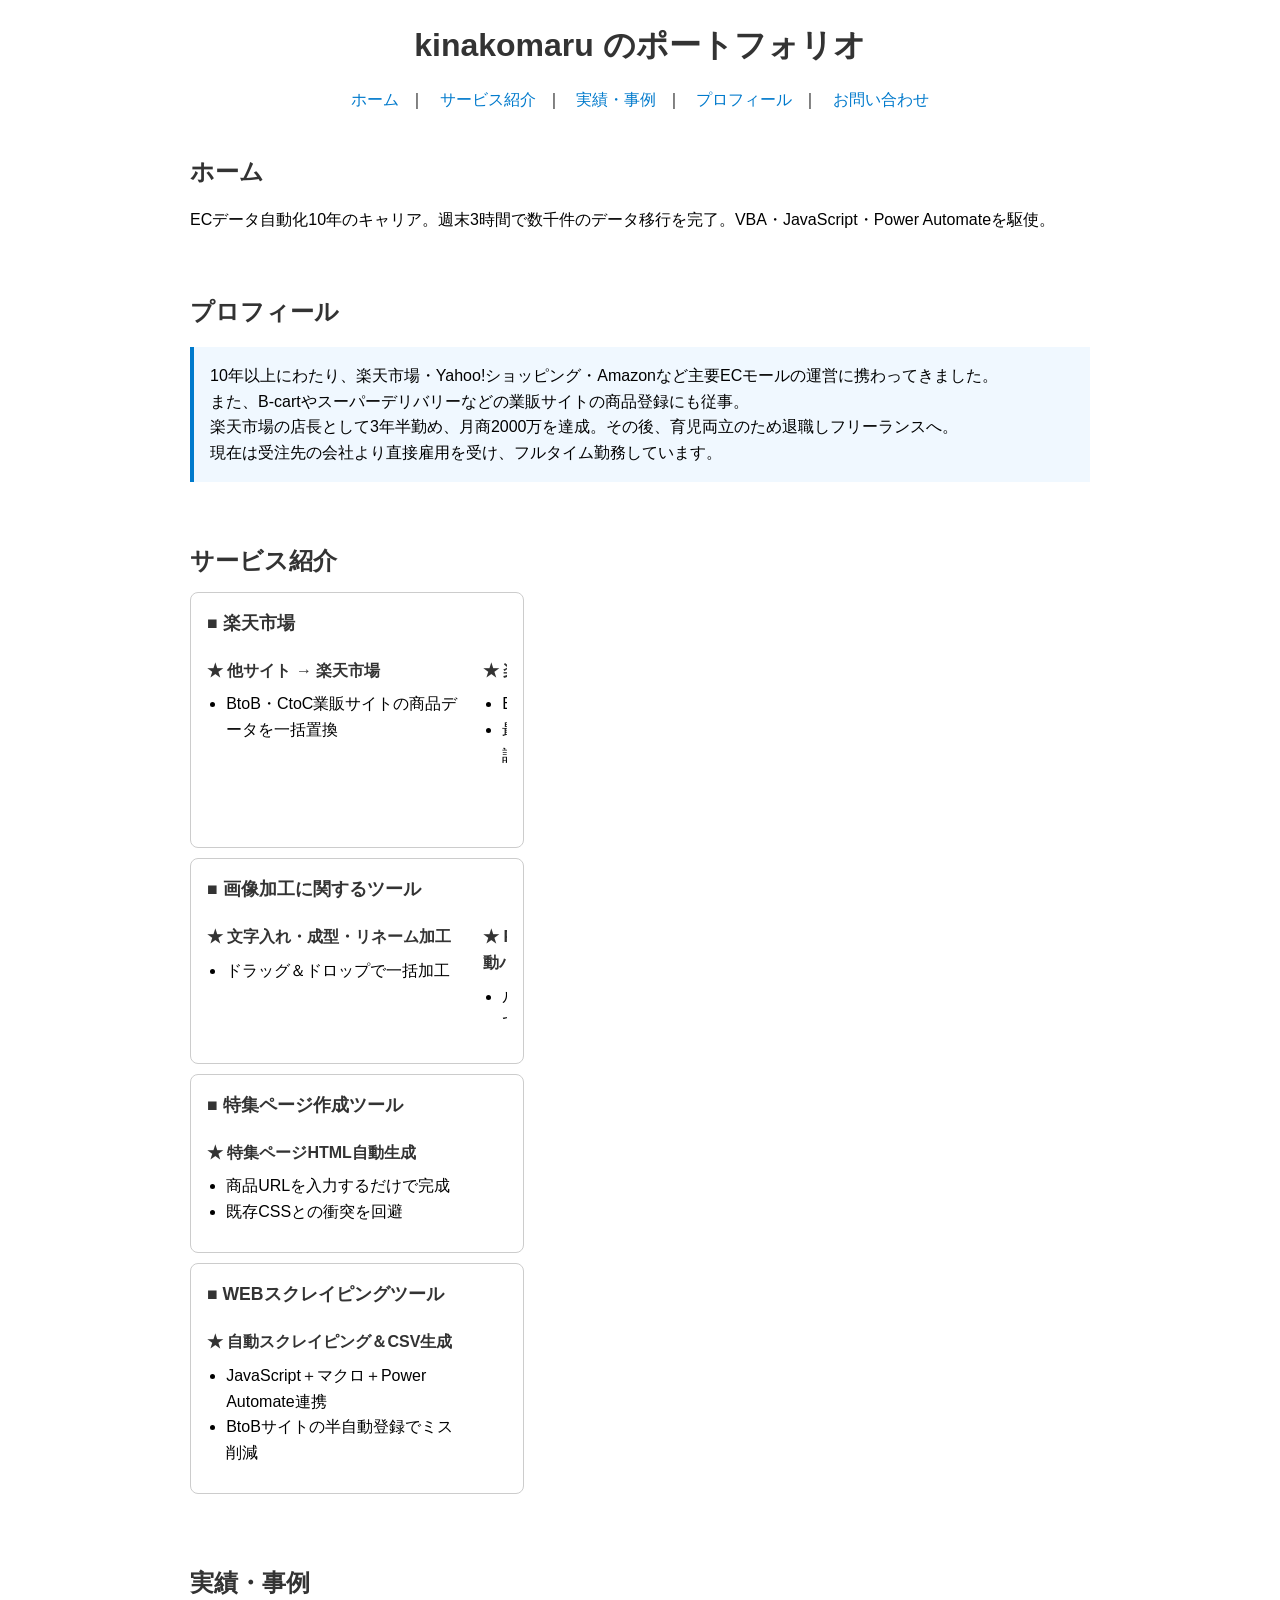
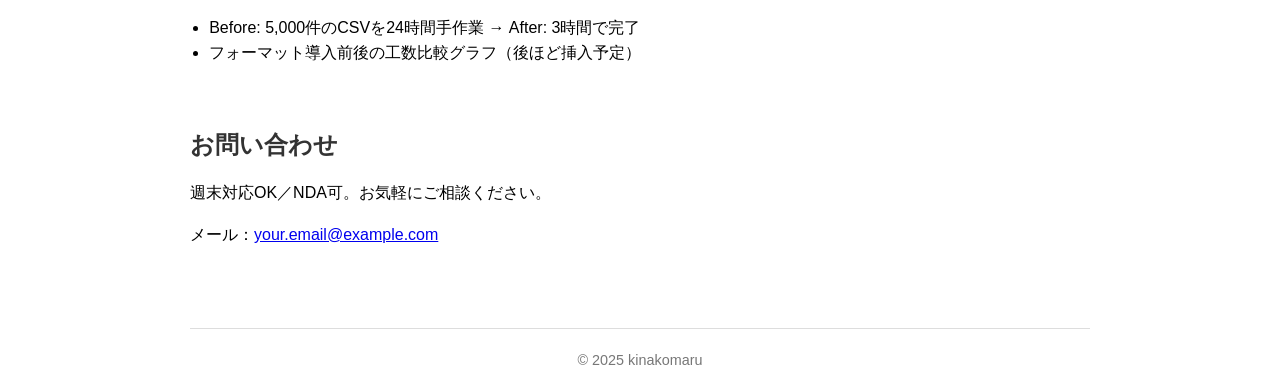
==== index.html @ 61a52448 "Update index.html" ====
<!DOCTYPE html>
<html lang="ja">

<head>
    <meta charset="UTF-8">
    <title>kinakomaru のポートフォリオ</title>
    <style>
        body {
            font-family: sans-serif;
            max-width: 900px;
            margin: 0 auto;
            padding: 20px;
            line-height: 1.6;
        }

        header {
            text-align: center;
            margin-bottom: 40px;
        }

        nav a {
            margin: 0 10px;
            text-decoration: none;
            color: #007acc;
        }

        section {
            margin-bottom: 60px;
        }

        h1,
        h2,
        h3,
        h4 {
            color: #333;
            margin: 0 0 .5em;
        }

        ul {
            padding-left: 1.2em;
            margin: 0;
        }

        footer {
            text-align: center;
            font-size: 0.9em;
            color: #777;
            margin-top: 80px;
            border-top: 1px solid #ddd;
            padding-top: 20px;
        }

        /* プロフィール */
        #profile p {
            background: #f0f8ff;
            padding: 16px;
            border-left: 4px solid #007acc;
        }

        /* サービス紹介カルーセル全体 */
        .service-carousel {
            display: flex;
            gap: 20px;
            overflow-x: auto;
            scroll-snap-type: x mandatory;
            padding-bottom: 10px;
        }

        /* 各大ブロック */
        .service-card {
            flex: 0 0 300px;
            border: 1px solid #ccc;
            border-radius: 8px;
            padding: 16px;
            background: #fff;
            scroll-snap-align: start;
        }

        .service-card h3 {
            margin-top: 0;
            font-size: 1.1em;
        }

        /* 見出し3群を横スクロール */
        .horiz-scroll {
            display: flex;
            gap: 16px;
            overflow-x: auto;
            scroll-snap-type: x mandatory;
            padding: 12px 0;
        }

        .horiz-scroll .item {
            flex: 0 0 260px;
            scroll-snap-align: start;
        }

        .horiz-scroll h4 {
            margin: 0 0 8px;
            font-size: 1em;
        }

        .horiz-scroll ul {
            padding-left: 1.2em;
            margin: 0;
        }

        /* スクロールバー見た目調整 */
        .horiz-scroll::-webkit-scrollbar {
            height: 6px;
        }

        .horiz-scroll::-webkit-scrollbar-thumb {
            background: rgba(0, 124, 204, 0.5);
            border-radius: 3px;
        }

    </style>
</head>

<body>

    <header>
        <h1>kinakomaru のポートフォリオ</h1>
        <nav>
            <a href="#home">ホーム</a>｜
            <a href="#services">サービス紹介</a>｜
            <a href="#examples">実績・事例</a>｜
            <a href="#profile">プロフィール</a>｜
            <a href="#contact">お問い合わせ</a>
        </nav>
    </header>

    <!-- 1. ホーム -->
    <section id="home">
        <h2>ホーム</h2>
        <p>ECデータ自動化10年のキャリア。週末3時間で数千件のデータ移行を完了。VBA・JavaScript・Power Automateを駆使。</p>
    </section>

    <!-- 2. プロフィール -->
    <section id="profile">
        <h2>プロフィール</h2>
        <p>
            10年以上にわたり、楽天市場・Yahoo!ショッピング・Amazonなど主要ECモールの運営に携わってきました。<br>
            また、B-cartやスーパーデリバリーなどの業販サイトの商品登録にも従事。<br>
            楽天市場の店長として3年半勤め、月商2000万を達成。その後、育児両立のため退職しフリーランスへ。<br>
            現在は受注先の会社より直接雇用を受け、フルタイム勤務しています。
        </p>
    </section>

    <!-- 3. サービス紹介 -->
    <section id="services">
        <h2>サービス紹介</h2>
        <div class="service-carousel">

            <!-- ■ 楽天市場 -->
            <div class="service-card">
                <h3>■ 楽天市場</h3>
                <div class="horiz-scroll">
                    <div class="item">
                        <h4>★ 他サイト → 楽天市場</h4>
                        <ul>
                            <li>BtoB・CtoC業販サイトの商品データを一括置換</li>
                        </ul>
                    </div>
                    <div class="item">
                        <h4>★ 楽天 → Yahoo! ショッピング</h4>
                        <ul>
                            <li>Excelフォーマットで一括変換</li>
                            <li>最終的に目視で商品名・説明文を調整</li>
                        </ul>
                    </div>
                    <div class="item">
                        <h4>★ 楽天市場に関するツール</h4>
                        <ul>
                            <li>在庫一括更新フォーマット（SKU倉庫対応）</li>
                            <li>スーパーセール申請用コピー生成</li>
                            <li>価格調査フォーマット（API連携）</li>
                        </ul>
                    </div>
                    <div class="item">
                        <h4>★ 楽天・Yahoo!販促業務</h4>
                        <ul>
                            <li>サイト更新・特集ページ作成</li>
                            <li>レスポンシブメルマガ作成</li>
                            <li>バナー設置・撤去／CSV登録／SEO調査／LINE配信</li>
                        </ul>
                    </div>
                </div>
            </div>
        </div>

        <!-- ■ 画像加工に関するツール -->
        <div class="service-carousel">
            <div class="service-card">
                <h3>■ 画像加工に関するツール</h3>
                <div class="horiz-scroll">
                    <div class="item">
                        <h4>★ 文字入れ・成型・リネーム加工</h4>
                        <ul>
                            <li>ドラッグ＆ドロップで一括加工</li>
                        </ul>
                    </div>
                    <div class="item">
                        <h4>★ Photoshop／Affinity Photo 自動バッチ</h4>
                        <ul>
                            <li>ルーティンバナーをワンクリックで更新</li>
                        </ul>
                    </div>
                    <div class="item">
                        <h4>★ 簡易補正・文字入れ・バナー作成</h4>
                        <ul>
                            <li>日付変更・ポイント倍率も即対応</li>
                        </ul>
                    </div>
                </div>
            </div>
        </div>

        <!-- ■ 特集ページ作成ツール -->
        <div class="service-carousel">
            <div class="service-card">
                <h3>■ 特集ページ作成ツール</h3>
                <div class="horiz-scroll">
                    <div class="item">
                        <h4>★ 特集ページHTML自動生成</h4>
                        <ul>
                            <li>商品URLを入力するだけで完成</li>
                            <li>既存CSSとの衝突を回避</li>
                        </ul>
                    </div>
                </div>
            </div>
        </div>

        <!-- ■ WEBスクレイピングツール -->
        <div class="service-carousel">
            <div class="service-card">
                <h3>■ WEBスクレイピングツール</h3>
                <div class="horiz-scroll">
                    <div class="item">
                        <h4>★ 自動スクレイピング＆CSV生成</h4>
                        <ul>
                            <li>JavaScript＋マクロ＋Power Automate連携</li>
                            <li>BtoBサイトの半自動登録でミス削減</li>
                        </ul>
                    </div>
                </div>
            </div>

        </div>
    </section>

    <!-- 4. 実績・事例 -->
    <section id="examples">
        <h2>実績・事例</h2>
        <ul>
            <li>Before: 5,000件のCSVを24時間手作業 → After: 3時間で完了</li>
            <li>フォーマット導入前後の工数比較グラフ（後ほど挿入予定）</li>
        </ul>
    </section>

    <!-- 5. お問い合わせ -->
    <section id="contact">
        <h2>お問い合わせ</h2>
        <p>週末対応OK／NDA可。お気軽にご相談ください。</p>
        <p>メール：<a href="mailto:your.email@example.com">your.email@example.com</a></p>
    </section>

    <footer>
        &copy; 2025 kinakomaru
    </footer>

</body>

</html>
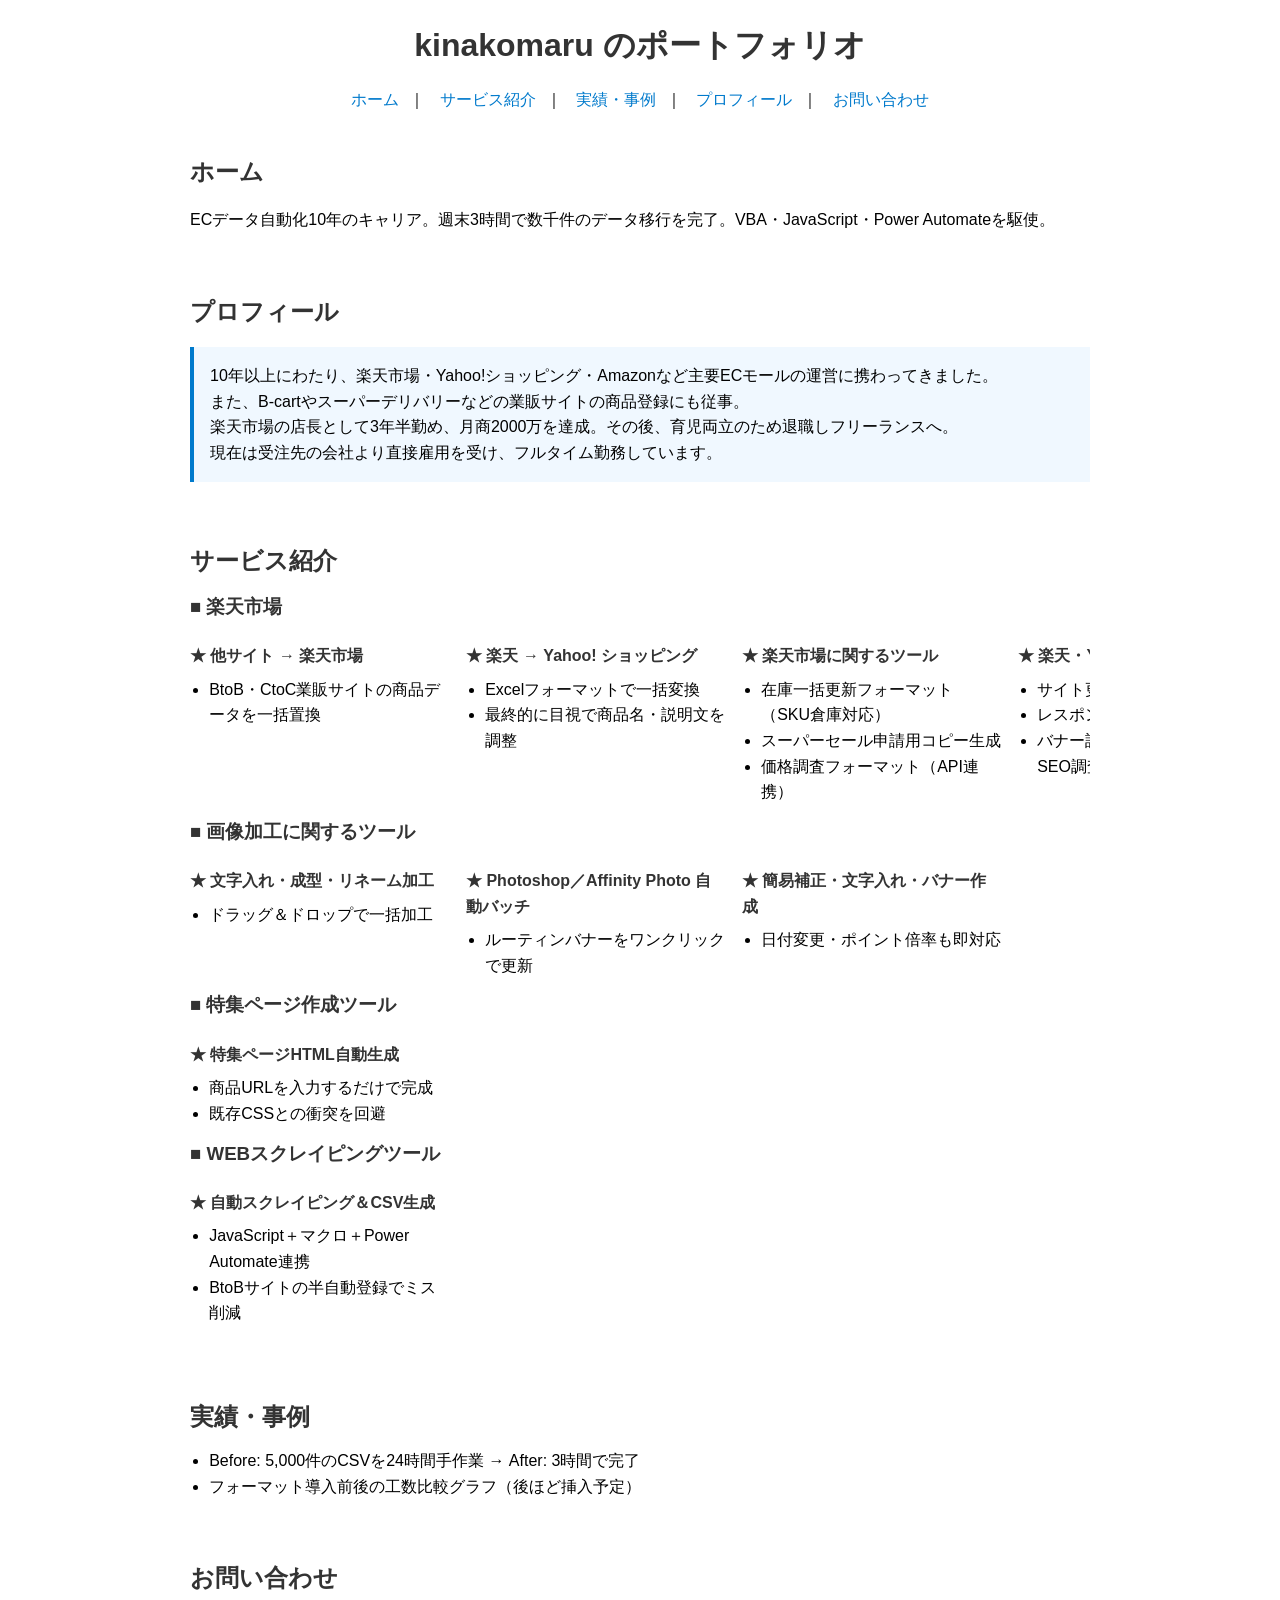
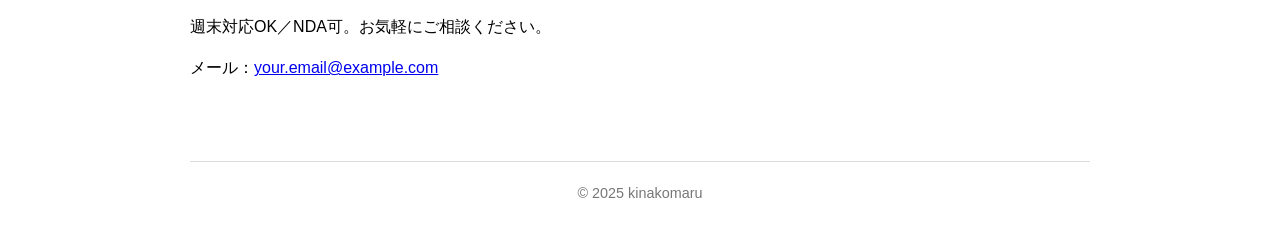
==== commit 02093709: "Update index.html" ====
--- a/index.html
+++ b/index.html
@@ -1,276 +1,216 @@
 <!DOCTYPE html>
 <html lang="ja">
-
 <head>
-    <meta charset="UTF-8">
-    <title>kinakomaru のポートフォリオ</title>
-    <style>
-        body {
-            font-family: sans-serif;
-            max-width: 900px;
-            margin: 0 auto;
-            padding: 20px;
-            line-height: 1.6;
-        }
-
-        header {
-            text-align: center;
-            margin-bottom: 40px;
-        }
-
-        nav a {
-            margin: 0 10px;
-            text-decoration: none;
-            color: #007acc;
-        }
-
-        section {
-            margin-bottom: 60px;
-        }
-
-        h1,
-        h2,
-        h3,
-        h4 {
-            color: #333;
-            margin: 0 0 .5em;
-        }
-
-        ul {
-            padding-left: 1.2em;
-            margin: 0;
-        }
-
-        footer {
-            text-align: center;
-            font-size: 0.9em;
-            color: #777;
-            margin-top: 80px;
-            border-top: 1px solid #ddd;
-            padding-top: 20px;
-        }
-
-        /* プロフィール */
-        #profile p {
-            background: #f0f8ff;
-            padding: 16px;
-            border-left: 4px solid #007acc;
-        }
-
-        /* サービス紹介カルーセル全体 */
-        .service-carousel {
-            display: flex;
-            gap: 20px;
-            overflow-x: auto;
-            scroll-snap-type: x mandatory;
-            padding-bottom: 10px;
-        }
-
-        /* 各大ブロック */
-        .service-card {
-            flex: 0 0 300px;
-            border: 1px solid #ccc;
-            border-radius: 8px;
-            padding: 16px;
-            background: #fff;
-            scroll-snap-align: start;
-        }
-
-        .service-card h3 {
-            margin-top: 0;
-            font-size: 1.1em;
-        }
-
-        /* 見出し3群を横スクロール */
-        .horiz-scroll {
-            display: flex;
-            gap: 16px;
-            overflow-x: auto;
-            scroll-snap-type: x mandatory;
-            padding: 12px 0;
-        }
-
-        .horiz-scroll .item {
-            flex: 0 0 260px;
-            scroll-snap-align: start;
-        }
-
-        .horiz-scroll h4 {
-            margin: 0 0 8px;
-            font-size: 1em;
-        }
-
-        .horiz-scroll ul {
-            padding-left: 1.2em;
-            margin: 0;
-        }
-
-        /* スクロールバー見た目調整 */
-        .horiz-scroll::-webkit-scrollbar {
-            height: 6px;
-        }
-
-        .horiz-scroll::-webkit-scrollbar-thumb {
-            background: rgba(0, 124, 204, 0.5);
-            border-radius: 3px;
-        }
-
-    </style>
+  <meta charset="UTF-8">
+  <title>kinakomaru のポートフォリオ</title>
+  <style>
+    body {
+      font-family: sans-serif;
+      max-width: 900px;
+      margin: 0 auto;
+      padding: 20px;
+      line-height: 1.6;
+    }
+    header {
+      text-align: center;
+      margin-bottom: 40px;
+    }
+    nav a {
+      margin: 0 10px;
+      text-decoration: none;
+      color: #007acc;
+    }
+    section {
+      margin-bottom: 60px;
+    }
+    h1, h2, h3, h4 {
+      color: #333;
+      margin: 0 0 .5em;
+    }
+    ul {
+      padding-left: 1.2em;
+      margin: 0;
+    }
+    footer {
+      text-align: center;
+      font-size: 0.9em;
+      color: #777;
+      margin-top: 80px;
+      border-top: 1px solid #ddd;
+      padding-top: 20px;
+    }
+
+    /* プロフィール */
+    #profile p {
+      background: #f0f8ff;
+      padding: 16px;
+      border-left: 4px solid #007acc;
+    }
+
+    /* サービス紹介カルーセル */
+    .service-carousel {
+      display: flex;
+      gap: 16px;
+      overflow-x: auto;
+      scroll-snap-type: x mandatory;
+      padding: 12px 0;
+    }
+    .service-carousel .item {
+      flex: 0 0 260px;
+      scroll-snap-align: start;
+    }
+    .service-carousel h4 {
+      margin: 0 0 8px;
+      font-size: 1em;
+    }
+    .service-carousel ul {
+      padding-left: 1.2em;
+      margin: 0;
+    }
+    .service-carousel::-webkit-scrollbar {
+      height: 6px;
+    }
+    .service-carousel::-webkit-scrollbar-thumb {
+      background: rgba(0,124,204,0.5);
+      border-radius: 3px;
+    }
+  </style>
 </head>
-
 <body>
 
-    <header>
-        <h1>kinakomaru のポートフォリオ</h1>
-        <nav>
-            <a href="#home">ホーム</a>｜
-            <a href="#services">サービス紹介</a>｜
-            <a href="#examples">実績・事例</a>｜
-            <a href="#profile">プロフィール</a>｜
-            <a href="#contact">お問い合わせ</a>
-        </nav>
-    </header>
-
-    <!-- 1. ホーム -->
-    <section id="home">
-        <h2>ホーム</h2>
-        <p>ECデータ自動化10年のキャリア。週末3時間で数千件のデータ移行を完了。VBA・JavaScript・Power Automateを駆使。</p>
-    </section>
-
-    <!-- 2. プロフィール -->
-    <section id="profile">
-        <h2>プロフィール</h2>
-        <p>
-            10年以上にわたり、楽天市場・Yahoo!ショッピング・Amazonなど主要ECモールの運営に携わってきました。<br>
-            また、B-cartやスーパーデリバリーなどの業販サイトの商品登録にも従事。<br>
-            楽天市場の店長として3年半勤め、月商2000万を達成。その後、育児両立のため退職しフリーランスへ。<br>
-            現在は受注先の会社より直接雇用を受け、フルタイム勤務しています。
-        </p>
-    </section>
-
-    <!-- 3. サービス紹介 -->
-    <section id="services">
-        <h2>サービス紹介</h2>
-        <div class="service-carousel">
-
-            <!-- ■ 楽天市場 -->
-            <div class="service-card">
-                <h3>■ 楽天市場</h3>
-                <div class="horiz-scroll">
-                    <div class="item">
-                        <h4>★ 他サイト → 楽天市場</h4>
-                        <ul>
-                            <li>BtoB・CtoC業販サイトの商品データを一括置換</li>
-                        </ul>
-                    </div>
-                    <div class="item">
-                        <h4>★ 楽天 → Yahoo! ショッピング</h4>
-                        <ul>
-                            <li>Excelフォーマットで一括変換</li>
-                            <li>最終的に目視で商品名・説明文を調整</li>
-                        </ul>
-                    </div>
-                    <div class="item">
-                        <h4>★ 楽天市場に関するツール</h4>
-                        <ul>
-                            <li>在庫一括更新フォーマット（SKU倉庫対応）</li>
-                            <li>スーパーセール申請用コピー生成</li>
-                            <li>価格調査フォーマット（API連携）</li>
-                        </ul>
-                    </div>
-                    <div class="item">
-                        <h4>★ 楽天・Yahoo!販促業務</h4>
-                        <ul>
-                            <li>サイト更新・特集ページ作成</li>
-                            <li>レスポンシブメルマガ作成</li>
-                            <li>バナー設置・撤去／CSV登録／SEO調査／LINE配信</li>
-                        </ul>
-                    </div>
-                </div>
-            </div>
-        </div>
-
-        <!-- ■ 画像加工に関するツール -->
-        <div class="service-carousel">
-            <div class="service-card">
-                <h3>■ 画像加工に関するツール</h3>
-                <div class="horiz-scroll">
-                    <div class="item">
-                        <h4>★ 文字入れ・成型・リネーム加工</h4>
-                        <ul>
-                            <li>ドラッグ＆ドロップで一括加工</li>
-                        </ul>
-                    </div>
-                    <div class="item">
-                        <h4>★ Photoshop／Affinity Photo 自動バッチ</h4>
-                        <ul>
-                            <li>ルーティンバナーをワンクリックで更新</li>
-                        </ul>
-                    </div>
-                    <div class="item">
-                        <h4>★ 簡易補正・文字入れ・バナー作成</h4>
-                        <ul>
-                            <li>日付変更・ポイント倍率も即対応</li>
-                        </ul>
-                    </div>
-                </div>
-            </div>
-        </div>
-
-        <!-- ■ 特集ページ作成ツール -->
-        <div class="service-carousel">
-            <div class="service-card">
-                <h3>■ 特集ページ作成ツール</h3>
-                <div class="horiz-scroll">
-                    <div class="item">
-                        <h4>★ 特集ページHTML自動生成</h4>
-                        <ul>
-                            <li>商品URLを入力するだけで完成</li>
-                            <li>既存CSSとの衝突を回避</li>
-                        </ul>
-                    </div>
-                </div>
-            </div>
-        </div>
-
-        <!-- ■ WEBスクレイピングツール -->
-        <div class="service-carousel">
-            <div class="service-card">
-                <h3>■ WEBスクレイピングツール</h3>
-                <div class="horiz-scroll">
-                    <div class="item">
-                        <h4>★ 自動スクレイピング＆CSV生成</h4>
-                        <ul>
-                            <li>JavaScript＋マクロ＋Power Automate連携</li>
-                            <li>BtoBサイトの半自動登録でミス削減</li>
-                        </ul>
-                    </div>
-                </div>
-            </div>
-
-        </div>
-    </section>
-
-    <!-- 4. 実績・事例 -->
-    <section id="examples">
-        <h2>実績・事例</h2>
-        <ul>
-            <li>Before: 5,000件のCSVを24時間手作業 → After: 3時間で完了</li>
-            <li>フォーマット導入前後の工数比較グラフ（後ほど挿入予定）</li>
-        </ul>
-    </section>
-
-    <!-- 5. お問い合わせ -->
-    <section id="contact">
-        <h2>お問い合わせ</h2>
-        <p>週末対応OK／NDA可。お気軽にご相談ください。</p>
-        <p>メール：<a href="mailto:your.email@example.com">your.email@example.com</a></p>
-    </section>
-
-    <footer>
-        &copy; 2025 kinakomaru
-    </footer>
+  <header>
+    <h1>kinakomaru のポートフォリオ</h1>
+    <nav>
+      <a href="#home">ホーム</a>｜
+      <a href="#services">サービス紹介</a>｜
+      <a href="#examples">実績・事例</a>｜
+      <a href="#profile">プロフィール</a>｜
+      <a href="#contact">お問い合わせ</a>
+    </nav>
+  </header>
+
+  <!-- 1. ホーム -->
+  <section id="home">
+    <h2>ホーム</h2>
+    <p>ECデータ自動化10年のキャリア。週末3時間で数千件のデータ移行を完了。VBA・JavaScript・Power Automateを駆使。</p>
+  </section>
+
+  <!-- 2. プロフィール -->
+  <section id="profile">
+    <h2>プロフィール</h2>
+    <p>
+      10年以上にわたり、楽天市場・Yahoo!ショッピング・Amazonなど主要ECモールの運営に携わってきました。<br>
+      また、B-cartやスーパーデリバリーなどの業販サイトの商品登録にも従事。<br>
+      楽天市場の店長として3年半勤め、月商2000万を達成。その後、育児両立のため退職しフリーランスへ。<br>
+      現在は受注先の会社より直接雇用を受け、フルタイム勤務しています。
+    </p>
+  </section>
+
+  <!-- 3. サービス紹介 -->
+  <section id="services">
+    <h2>サービス紹介</h2>
+
+    <!-- 楽天市場 -->
+    <h3>■ 楽天市場</h3>
+    <div class="service-carousel">
+      <div class="item">
+        <h4>★ 他サイト → 楽天市場</h4>
+        <ul>
+          <li>BtoB・CtoC業販サイトの商品データを一括置換</li>
+        </ul>
+      </div>
+      <div class="item">
+        <h4>★ 楽天 → Yahoo! ショッピング</h4>
+        <ul>
+          <li>Excelフォーマットで一括変換</li>
+          <li>最終的に目視で商品名・説明文を調整</li>
+        </ul>
+      </div>
+      <div class="item">
+        <h4>★ 楽天市場に関するツール</h4>
+        <ul>
+          <li>在庫一括更新フォーマット（SKU倉庫対応）</li>
+          <li>スーパーセール申請用コピー生成</li>
+          <li>価格調査フォーマット（API連携）</li>
+        </ul>
+      </div>
+      <div class="item">
+        <h4>★ 楽天・Yahoo!販促業務</h4>
+        <ul>
+          <li>サイト更新・特集ページ作成</li>
+          <li>レスポンシブメルマガ作成</li>
+          <li>バナー設置・撤去／CSV登録／SEO調査／LINE配信</li>
+        </ul>
+      </div>
+    </div>
+
+    <!-- 画像加工ツール -->
+    <h3>■ 画像加工に関するツール</h3>
+    <div class="service-carousel">
+      <div class="item">
+        <h4>★ 文字入れ・成型・リネーム加工</h4>
+        <ul>
+          <li>ドラッグ＆ドロップで一括加工</li>
+        </ul>
+      </div>
+      <div class="item">
+        <h4>★ Photoshop／Affinity Photo 自動バッチ</h4>
+        <ul>
+          <li>ルーティンバナーをワンクリックで更新</li>
+        </ul>
+      </div>
+      <div class="item">
+        <h4>★ 簡易補正・文字入れ・バナー作成</h4>
+        <ul>
+          <li>日付変更・ポイント倍率も即対応</li>
+        </ul>
+      </div>
+    </div>
+
+    <!-- 特集ページ作成 -->
+    <h3>■ 特集ページ作成ツール</h3>
+    <div class="service-carousel">
+      <div class="item">
+        <h4>★ 特集ページHTML自動生成</h4>
+        <ul>
+          <li>商品URLを入力するだけで完成</li>
+          <li>既存CSSとの衝突を回避</li>
+        </ul>
+      </div>
+    </div>
+
+    <!-- WEBスクレイピング -->
+    <h3>■ WEBスクレイピングツール</h3>
+    <div class="service-carousel">
+      <div class="item">
+        <h4>★ 自動スクレイピング＆CSV生成</h4>
+        <ul>
+          <li>JavaScript＋マクロ＋Power Automate連携</li>
+          <li>BtoBサイトの半自動登録でミス削減</li>
+        </ul>
+      </div>
+    </div>
+  </section>
+
+  <!-- 4. 実績・事例 -->
+  <section id="examples">
+    <h2>実績・事例</h2>
+    <ul>
+      <li>Before: 5,000件のCSVを24時間手作業 → After: 3時間で完了</li>
+      <li>フォーマット導入前後の工数比較グラフ（後ほど挿入予定）</li>
+    </ul>
+  </section>
+
+  <!-- 5. お問い合わせ -->
+  <section id="contact">
+    <h2>お問い合わせ</h2>
+    <p>週末対応OK／NDA可。お気軽にご相談ください。</p>
+    <p>メール：<a href="mailto:your.email@example.com">your.email@example.com</a></p>
+  </section>
+
+  <footer>
+    &copy; 2025 kinakomaru
+  </footer>
 
 </body>
-
 </html>
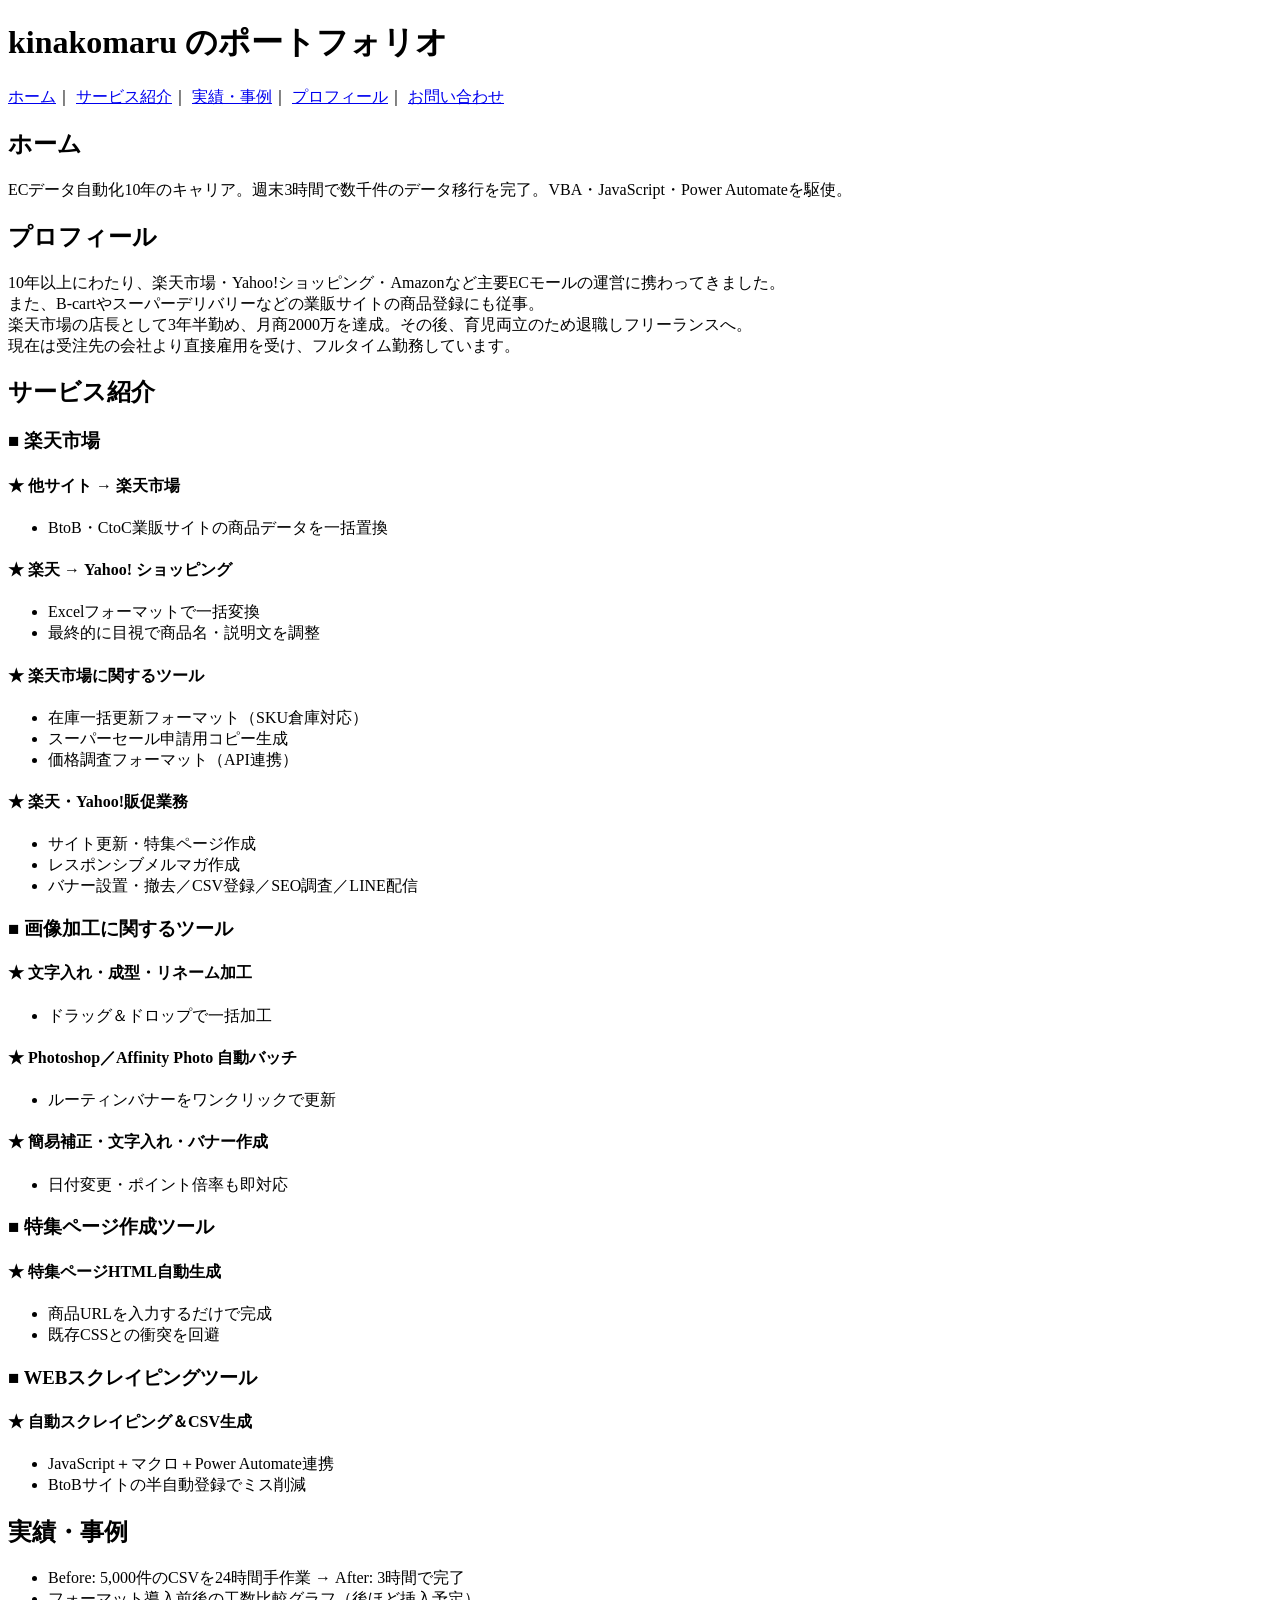
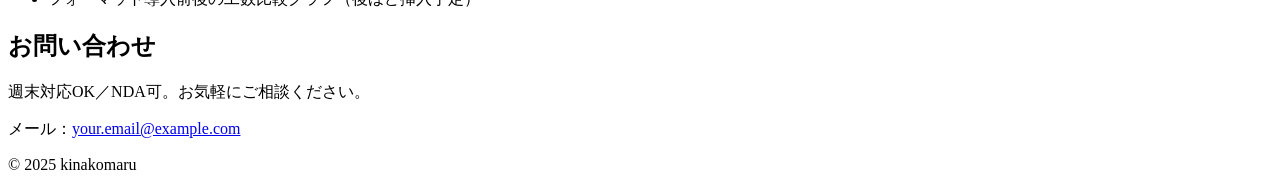
==== commit cb070a67: "Update index.html" ====
--- a/index.html
+++ b/index.html
@@ -3,78 +3,7 @@
 <head>
   <meta charset="UTF-8">
   <title>kinakomaru のポートフォリオ</title>
-  <style>
-    body {
-      font-family: sans-serif;
-      max-width: 900px;
-      margin: 0 auto;
-      padding: 20px;
-      line-height: 1.6;
-    }
-    header {
-      text-align: center;
-      margin-bottom: 40px;
-    }
-    nav a {
-      margin: 0 10px;
-      text-decoration: none;
-      color: #007acc;
-    }
-    section {
-      margin-bottom: 60px;
-    }
-    h1, h2, h3, h4 {
-      color: #333;
-      margin: 0 0 .5em;
-    }
-    ul {
-      padding-left: 1.2em;
-      margin: 0;
-    }
-    footer {
-      text-align: center;
-      font-size: 0.9em;
-      color: #777;
-      margin-top: 80px;
-      border-top: 1px solid #ddd;
-      padding-top: 20px;
-    }
-
-    /* プロフィール */
-    #profile p {
-      background: #f0f8ff;
-      padding: 16px;
-      border-left: 4px solid #007acc;
-    }
-
-    /* サービス紹介カルーセル */
-    .service-carousel {
-      display: flex;
-      gap: 16px;
-      overflow-x: auto;
-      scroll-snap-type: x mandatory;
-      padding: 12px 0;
-    }
-    .service-carousel .item {
-      flex: 0 0 260px;
-      scroll-snap-align: start;
-    }
-    .service-carousel h4 {
-      margin: 0 0 8px;
-      font-size: 1em;
-    }
-    .service-carousel ul {
-      padding-left: 1.2em;
-      margin: 0;
-    }
-    .service-carousel::-webkit-scrollbar {
-      height: 6px;
-    }
-    .service-carousel::-webkit-scrollbar-thumb {
-      background: rgba(0,124,204,0.5);
-      border-radius: 3px;
-    }
-  </style>
+   <link rel="stylesheet" href="css/style.css">
 </head>
 <body>
 
@@ -87,6 +16,7 @@
       <a href="#profile">プロフィール</a>｜
       <a href="#contact">お問い合わせ</a>
     </nav>
+    
   </header>
 
   <!-- 1. ホーム -->
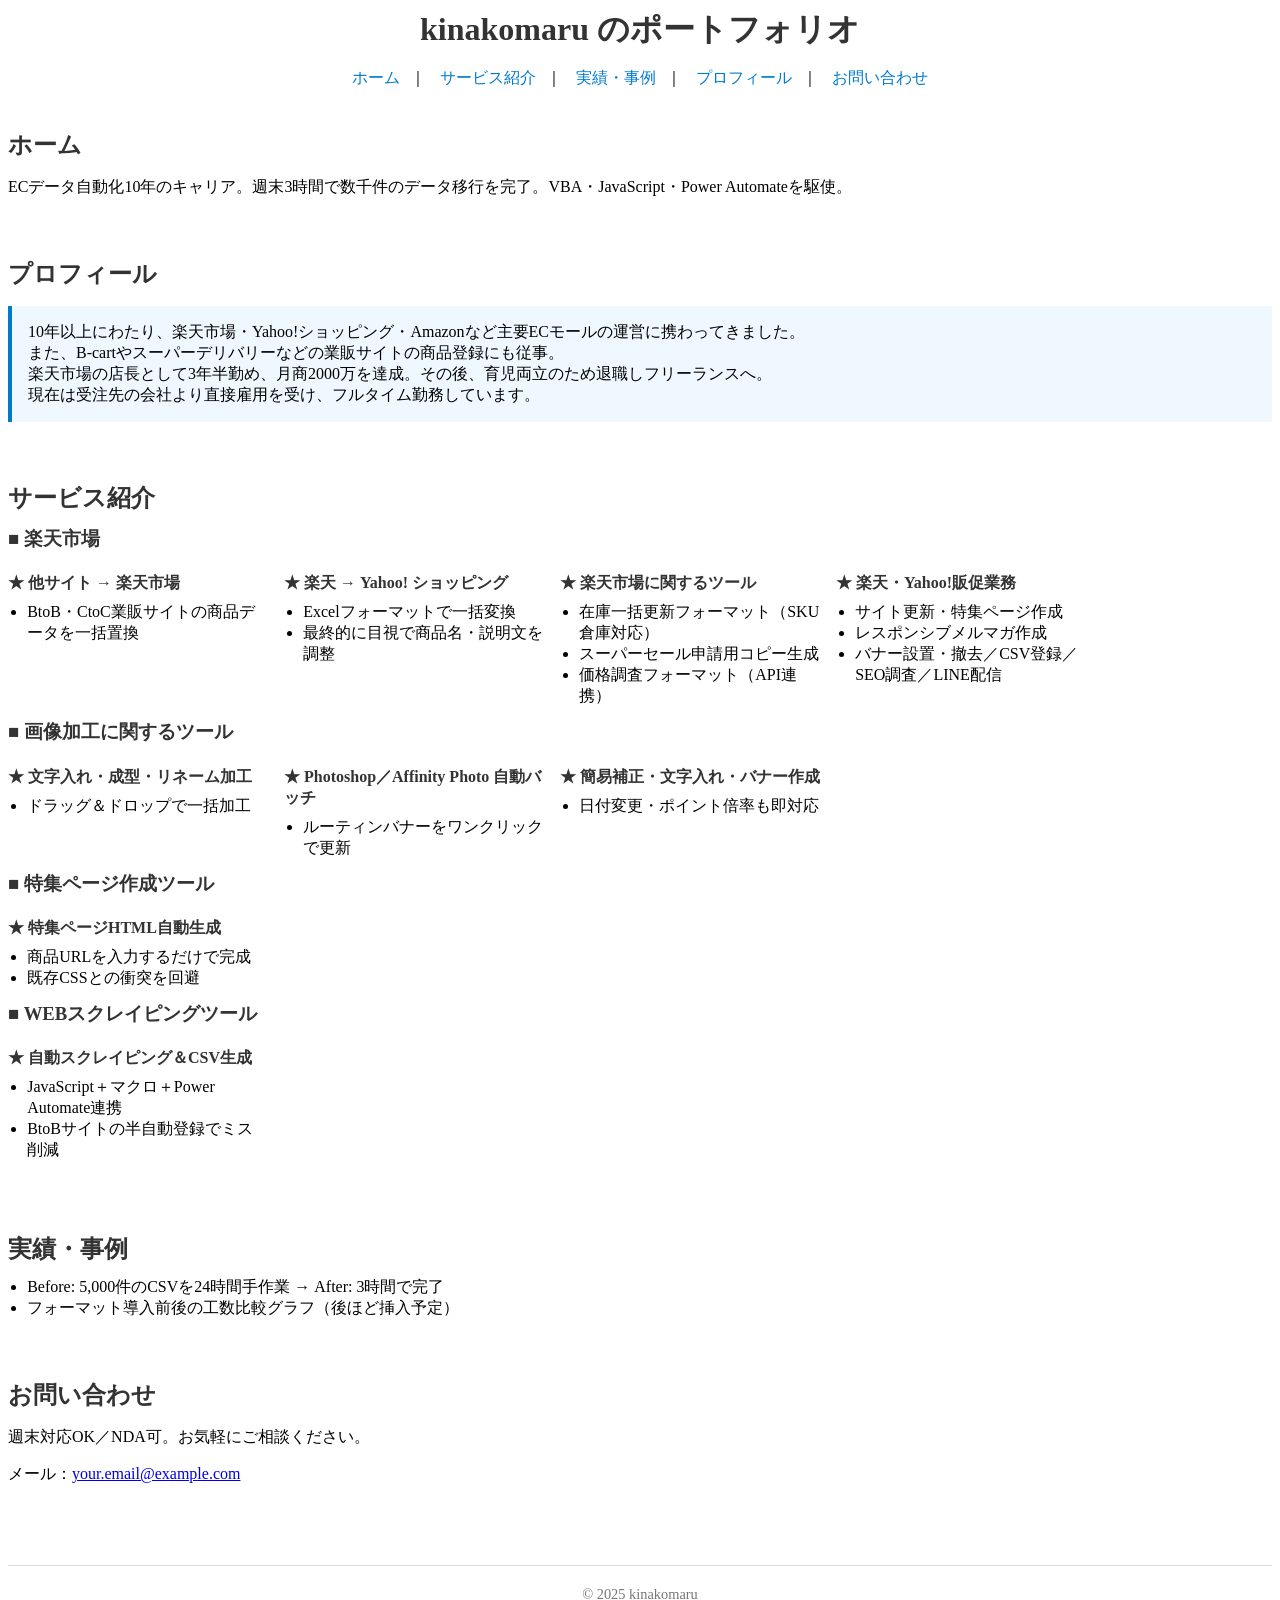
==== commit 68ef8cb9: "Update index.html" ====
--- a/index.html
+++ b/index.html
@@ -3,7 +3,7 @@
 <head>
   <meta charset="UTF-8">
   <title>kinakomaru のポートフォリオ</title>
-   <link rel="stylesheet" href="css/style.css">
+   <link rel="stylesheet" href="style.css">
 </head>
 <body>
 
--- a/style.css
+++ b/style.css
@@ -0,0 +1,72 @@
+ <style>
+    body {
+      font-family: sans-serif;
+      max-width: 900px;
+      margin: 0 auto;
+      padding: 20px;
+      line-height: 1.6;
+    }
+    header {
+      text-align: center;
+      margin-bottom: 40px;
+    }
+    nav a {
+      margin: 0 10px;
+      text-decoration: none;
+      color: #007acc;
+    }
+    section {
+      margin-bottom: 60px;
+    }
+    h1, h2, h3, h4 {
+      color: #333;
+      margin: 0 0 .5em;
+    }
+    ul {
+      padding-left: 1.2em;
+      margin: 0;
+    }
+    footer {
+      text-align: center;
+      font-size: 0.9em;
+      color: #777;
+      margin-top: 80px;
+      border-top: 1px solid #ddd;
+      padding-top: 20px;
+    }
+
+    /* プロフィール */
+    #profile p {
+      background: #f0f8ff;
+      padding: 16px;
+      border-left: 4px solid #007acc;
+    }
+
+    /* サービス紹介カルーセル */
+    .service-carousel {
+      display: flex;
+      gap: 16px;
+      overflow-x: auto;
+      scroll-snap-type: x mandatory;
+      padding: 12px 0;
+    }
+    .service-carousel .item {
+      flex: 0 0 260px;
+      scroll-snap-align: start;
+    }
+    .service-carousel h4 {
+      margin: 0 0 8px;
+      font-size: 1em;
+    }
+    .service-carousel ul {
+      padding-left: 1.2em;
+      margin: 0;
+    }
+    .service-carousel::-webkit-scrollbar {
+      height: 6px;
+    }
+    .service-carousel::-webkit-scrollbar-thumb {
+      background: rgba(0,124,204,0.5);
+      border-radius: 3px;
+    }
+  </style>
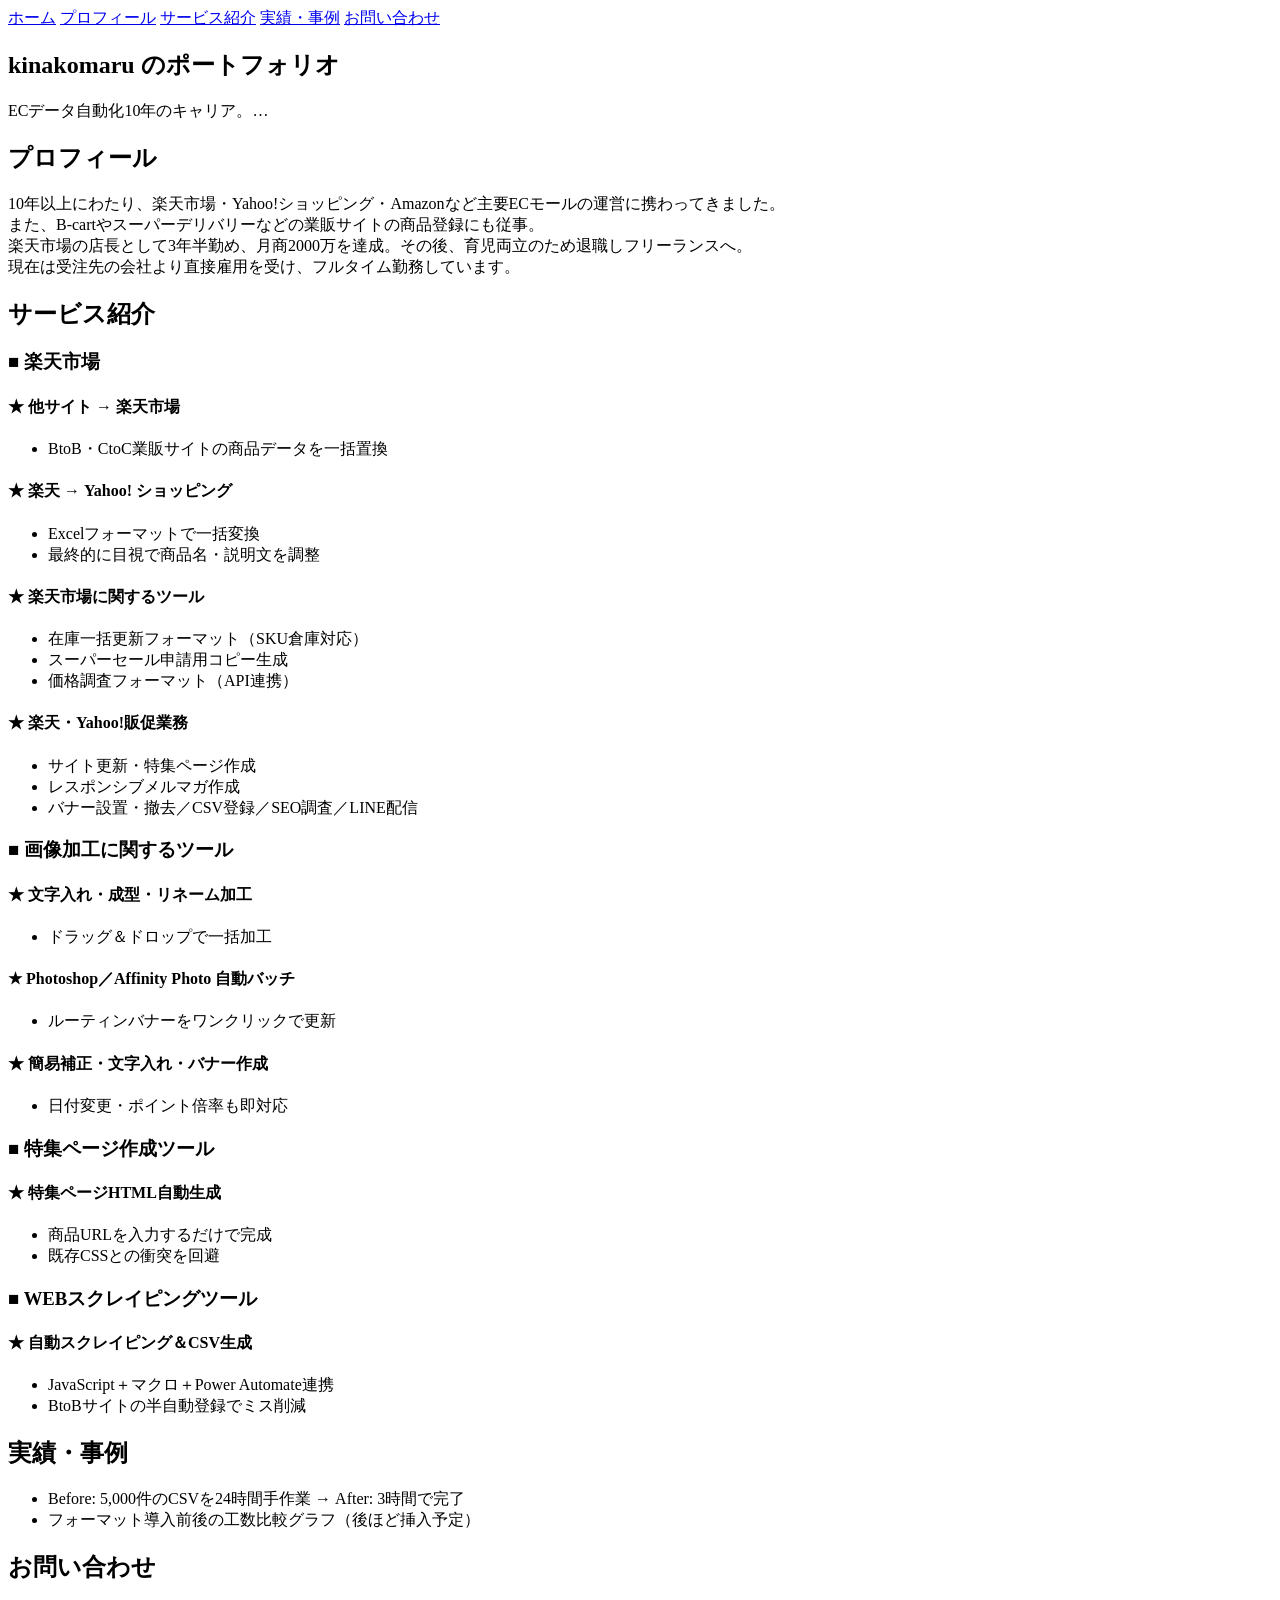
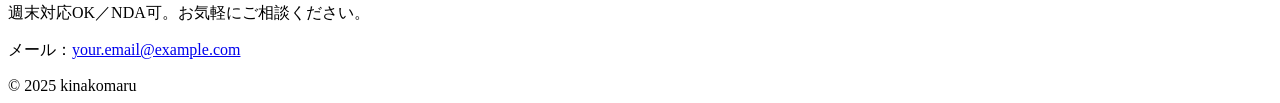
==== commit fa14a1bb: "Update index.html" ====
--- a/index.html
+++ b/index.html
@@ -1,29 +1,19 @@
-<!DOCTYPE html>
-<html lang="ja">
-<head>
-  <meta charset="UTF-8">
-  <title>kinakomaru のポートフォリオ</title>
-   <link rel="stylesheet" href="style.css">
-</head>
 <body>
-
-  <header>
-    <h1>kinakomaru のポートフォリオ</h1>
-    <nav>
-      <a href="#home">ホーム</a>｜
-      <a href="#services">サービス紹介</a>｜
-      <a href="#examples">実績・事例</a>｜
-      <a href="#profile">プロフィール</a>｜
+  <header class="site-header">
+    <nav class="site-nav">
+      <a href="#home">ホーム</a>
+      <a href="#profile">プロフィール</a>
+      <a href="#services">サービス紹介</a>
+      <a href="#examples">実績・事例</a>
       <a href="#contact">お問い合わせ</a>
     </nav>
-    
   </header>
 
-  <!-- 1. ホーム -->
-  <section id="home">
-    <h2>ホーム</h2>
-    <p>ECデータ自動化10年のキャリア。週末3時間で数千件のデータ移行を完了。VBA・JavaScript・Power Automateを駆使。</p>
-  </section>
+  <main class="container">
+    <section id="home">
+      <h1>kinakomaru のポートフォリオ</h1>
+      <p>ECデータ自動化10年のキャリア。…</p>
+    </section>
 
   <!-- 2. プロフィール -->
   <section id="profile">
@@ -42,7 +32,7 @@
 
     <!-- 楽天市場 -->
     <h3>■ 楽天市場</h3>
-    <div class="service-carousel">
+    <div class="horiz-scroll">
       <div class="item">
         <h4>★ 他サイト → 楽天市場</h4>
         <ul>
@@ -76,7 +66,7 @@
 
     <!-- 画像加工ツール -->
     <h3>■ 画像加工に関するツール</h3>
-    <div class="service-carousel">
+    <div class="horiz-scroll">
       <div class="item">
         <h4>★ 文字入れ・成型・リネーム加工</h4>
         <ul>
@@ -99,7 +89,7 @@
 
     <!-- 特集ページ作成 -->
     <h3>■ 特集ページ作成ツール</h3>
-    <div class="service-carousel">
+    <div class="horiz-scroll">
       <div class="item">
         <h4>★ 特集ページHTML自動生成</h4>
         <ul>
@@ -111,7 +101,7 @@
 
     <!-- WEBスクレイピング -->
     <h3>■ WEBスクレイピングツール</h3>
-    <div class="service-carousel">
+    <div class="horiz-scroll">
       <div class="item">
         <h4>★ 自動スクレイピング＆CSV生成</h4>
         <ul>
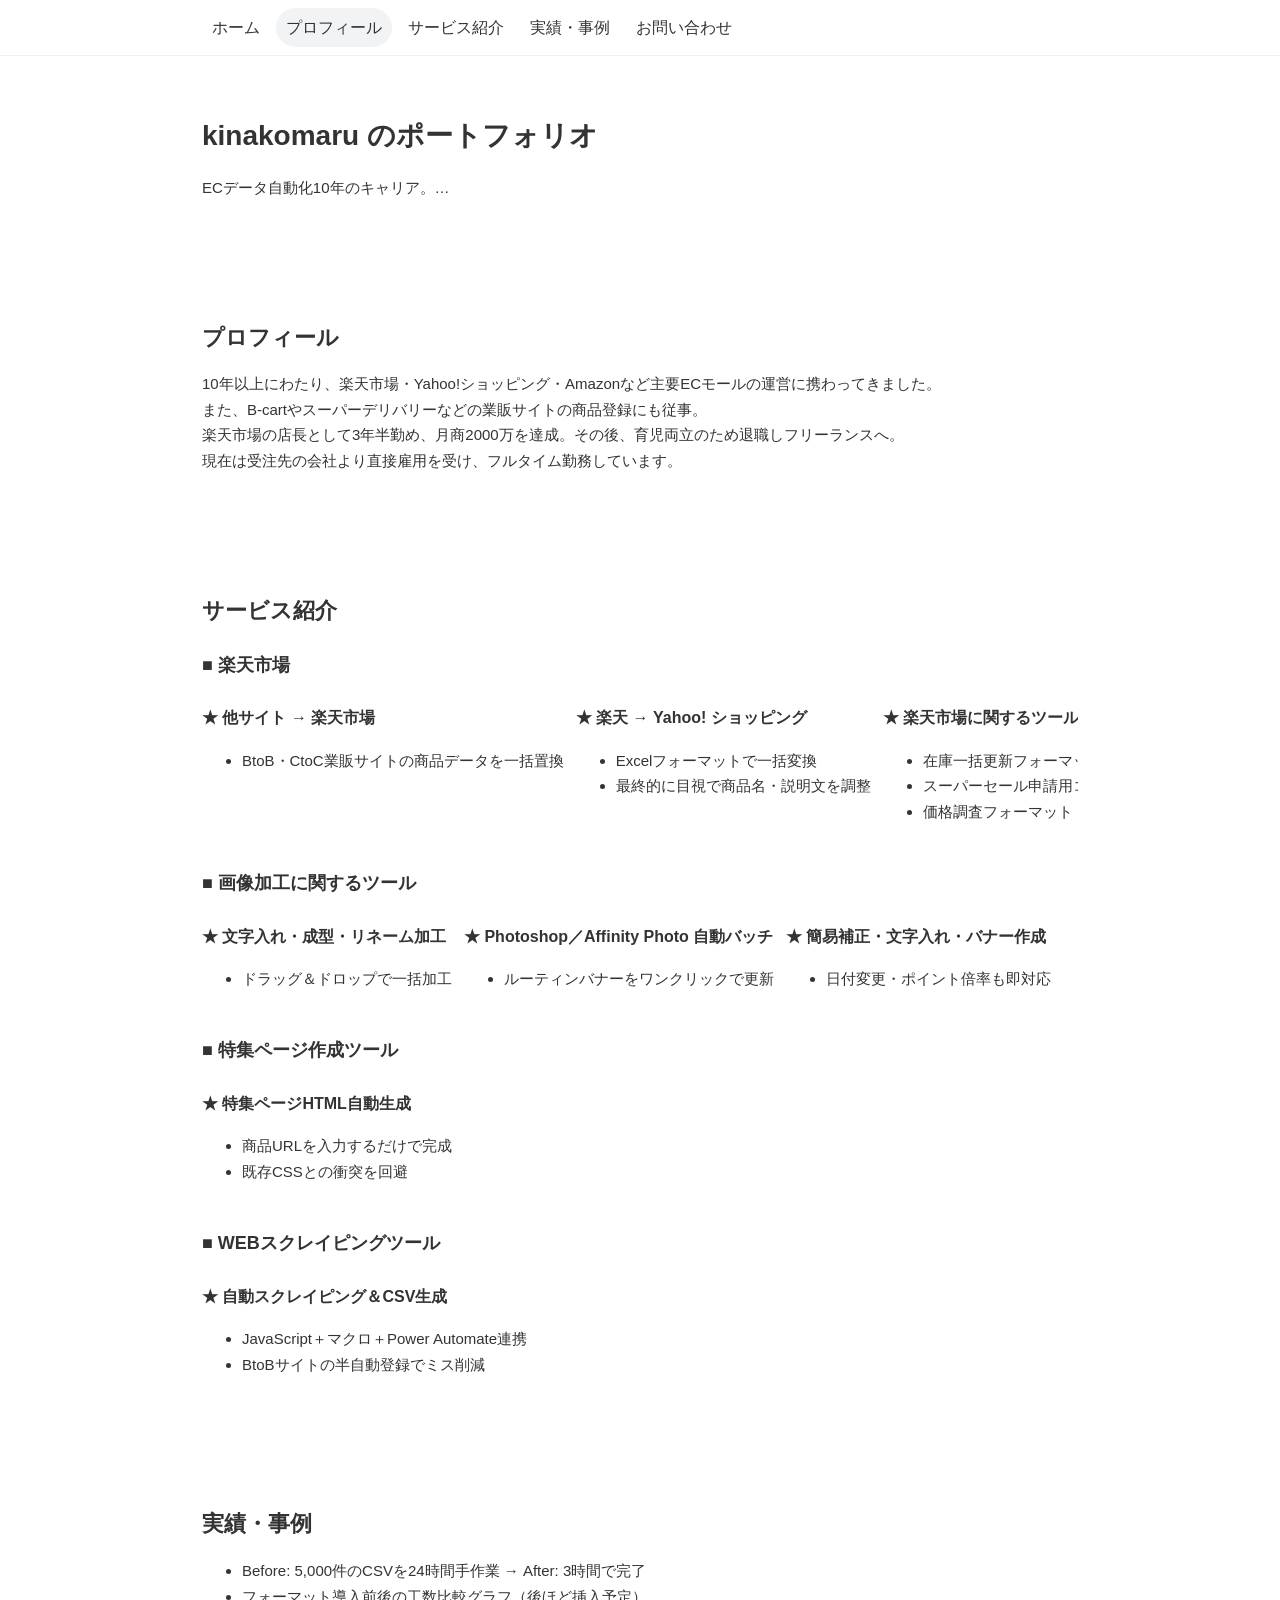
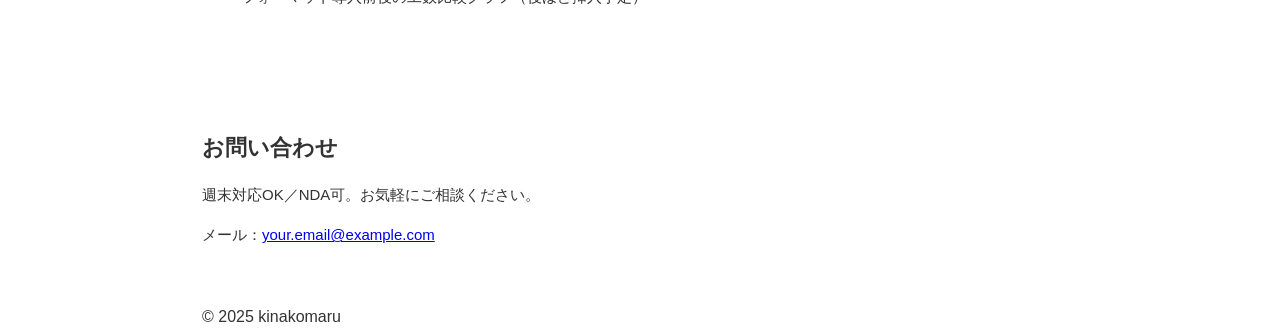
==== commit 102be532: "Update index.html" ====
--- a/index.html
+++ b/index.html
@@ -1,3 +1,11 @@
+<!DOCTYPE html>
+<html lang="ja">
+
+<head>
+    <meta charset="UTF-8">
+    <title>HKのポートフォリオ</title>
+    <link rel="stylesheet" href="style.css">
+</head>
 <body>
   <header class="site-header">
     <nav class="site-nav">
@@ -131,6 +139,26 @@
   <footer>
     &copy; 2025 kinakomaru
   </footer>
+<script>
+document.addEventListener('DOMContentLoaded', () => {
+  const links = Array.from(document.querySelectorAll('.site-nav a'));
+  const map = new Map(links.map(a => [a.getAttribute('href').replace('#',''), a]));
+  const ids = ['home','profile','services','examples','contact'];
+  const headerH = parseInt(getComputedStyle(document.documentElement).getPropertyValue('--header-h')) || 56;
+
+  const obs = new IntersectionObserver(entries => {
+    entries.forEach(e => {
+      if (e.isIntersecting) {
+        links.forEach(a => a.classList.remove('active'));
+        const id = e.target.id;
+        map.get(id)?.classList.add('active');
+      }
+    });
+  }, { rootMargin: `-${headerH + 24}px 0px -60% 0px`, threshold: 0.01 });
+
+  ids.forEach(id => { const el = document.getElementById(id); if (el) obs.observe(el); });
+});
+</script>
 
 </body>
 </html>
--- a/style.css
+++ b/style.css
@@ -0,0 +1,88 @@
+:root{
+  --header-h: 56px;      /* ヘッダーの高さ（必要なら後で調整） */
+  --gap: 16px;
+  --radius: 12px;
+}
+
+*{ box-sizing: border-box; }
+html{ scroll-behavior: smooth; }
+body{
+  margin: 0;
+  font-family: -apple-system, "Segoe UI", "Hiragino Kaku Gothic ProN", "Yu Gothic", Meiryo, sans-serif;
+  line-height: 1.7;
+  color: #333;
+  background: #fff;
+}
+
+/* 固定ヘッダー＋ナビ */
+.site-header{
+  position: sticky; top: 0; z-index: 50;
+  height: var(--header-h);
+  background: #fff;
+  border-bottom: 1px solid #eee;
+  display: flex; align-items: center;
+}
+.site-nav{
+  width: 100%;
+  max-width: 900px;
+  margin: 0 auto;
+  padding: 0 12px;
+  display: flex; gap: 6px; flex-wrap: wrap;
+}
+.site-nav a{
+  display: inline-block;
+  padding: 6px 10px;
+  border-radius: 9999px;
+  text-decoration: none;
+  color: #333;
+}
+.site-nav a:hover,
+.site-nav a:focus-visible,
+.site-nav a.active{ background: #f2f3f5; }
+
+/* コンテナ＆セクション */
+.container{
+  max-width: 900px;
+  margin: 0 auto;
+  padding: 0 12px;
+}
+section{ padding: 40px 0; }
+
+/* アンカー時のヘッダー被り対策 */
+section#home,
+section#profile,
+section#services,
+section#examples,
+section#contact{
+  scroll-margin-top: calc(var(--header-h) + 12px);
+}
+
+/* タイポ */
+h1{ font-size: 28px; margin: 16px 0 8px; }
+h2{ font-size: 22px; margin: 24px 0 12px; }
+h3{ font-size: 18px; margin: 20px 0 8px; }
+h4{ font-size: 16px; margin: 16px 0 6px; }
+p, li{ font-size: 15px; }
+
+/* （ベース用）横スクロールカルーセルの土台 */
+.horiz-scroll{
+  display: flex; gap: 12px;
+  overflow-x: auto; overflow-y: hidden;
+  -webkit-overflow-scrolling: touch;
+  scroll-snap-type: x mandatory;
+  padding-bottom: 8px;
+}
+.horiz-scroll > *{
+  flex: 0 0 auto;
+  scroll-snap-align: start;
+}
+
+/* 各アイテムの最低限の見た目（既存 .service-card を想定） */
+.service-card{
+  min-width: 260px;
+  background: #fff;
+  border: 1px solid #eee;
+  border-radius: var(--radius);
+  padding: 14px;
+  box-shadow: 0 1px 3px rgba(0,0,0,.04);
+}
